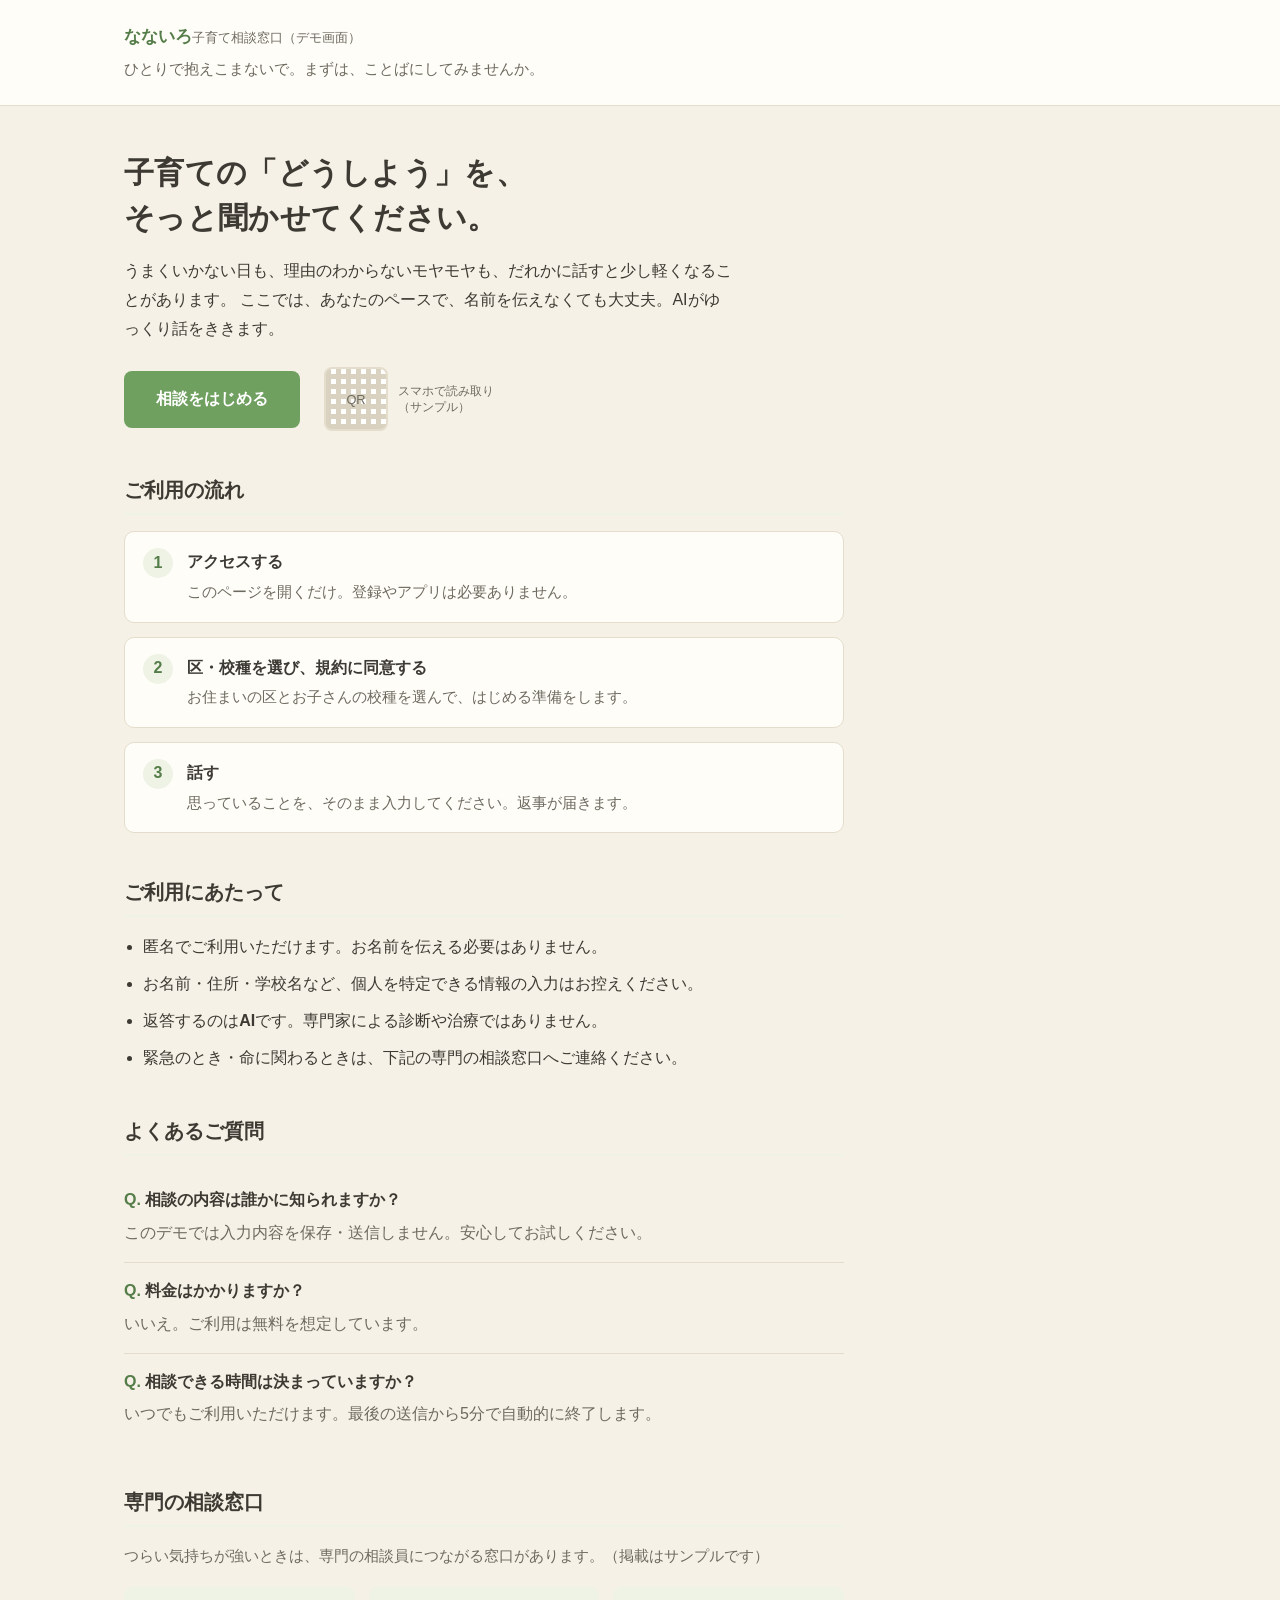
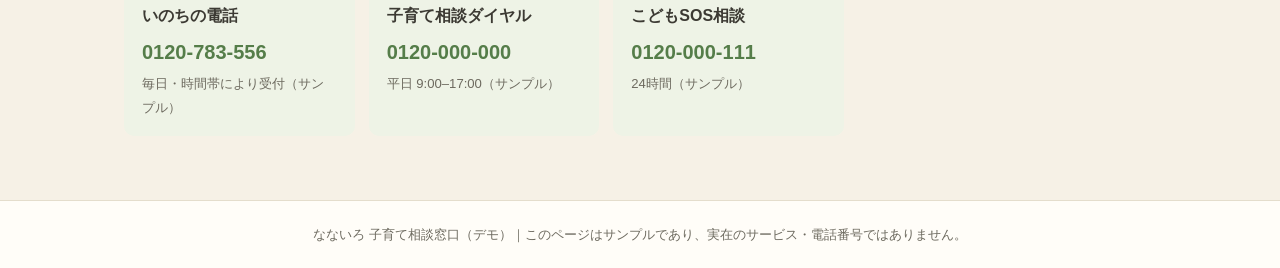
==== index.html @ fff212ea "なないろ 子育て相談窓口 チャット相談デモ - 案内ページ(index)とチャットページ(chat)の2ページ構成 - 区・校種選択→同意→定型返答・緊急ワード検知・5分自動終了 - サイドバー付きチ" ====
<!DOCTYPE html>
<html lang="ja">
<head>
<meta charset="UTF-8">
<meta name="viewport" content="width=device-width, initial-scale=1.0">
<title>なないろ｜AIがそっと話をきく子育て相談窓口（デモ）</title>
<meta name="description" content="子育ての悩みを、匿名でAIに相談できる窓口のデモページです。">
<link rel="stylesheet" href="styles.css">
</head>
<body>

<header class="site-header">
  <div class="wrap header-inner">
    <p class="brand">なないろ<span class="brand-note">子育て相談窓口（デモ画面）</span></p>
    <p class="header-lead">ひとりで抱えこまないで。まずは、ことばにしてみませんか。</p>
  </div>
</header>

<main>
  <!-- ===== A. 案内ホームページ ===== -->
  <div class="wrap">

    <div class="info">

      <section class="intro">
        <h1>子育ての「どうしよう」を、<br>そっと聞かせてください。</h1>
        <p class="intro-text">
          うまくいかない日も、理由のわからないモヤモヤも、だれかに話すと少し軽くなることがあります。
          ここでは、あなたのペースで、名前を伝えなくても大丈夫。AIがゆっくり話をききます。
        </p>
        <div class="start-row">
          <a href="chat.html" class="btn-primary" id="startBtn">相談をはじめる</a>
          <div class="qr">
            <div class="qr-box" aria-hidden="true">
              <span>QR</span>
            </div>
            <p class="qr-cap">スマホで読み取り<br>（サンプル）</p>
          </div>
        </div>
      </section>

      <section class="flow">
        <h2>ご利用の流れ</h2>
        <ol class="flow-list">
          <li>
            <span class="flow-num">1</span>
            <div>
              <p class="flow-title">アクセスする</p>
              <p class="flow-desc">このページを開くだけ。登録やアプリは必要ありません。</p>
            </div>
          </li>
          <li>
            <span class="flow-num">2</span>
            <div>
              <p class="flow-title">区・校種を選び、規約に同意する</p>
              <p class="flow-desc">お住まいの区とお子さんの校種を選んで、はじめる準備をします。</p>
            </div>
          </li>
          <li>
            <span class="flow-num">3</span>
            <div>
              <p class="flow-title">話す</p>
              <p class="flow-desc">思っていることを、そのまま入力してください。返事が届きます。</p>
            </div>
          </li>
        </ol>
      </section>

      <section class="notice">
        <h2>ご利用にあたって</h2>
        <ul class="notice-list">
          <li>匿名でご利用いただけます。お名前を伝える必要はありません。</li>
          <li>お名前・住所・学校名など、個人を特定できる情報の入力はお控えください。</li>
          <li>返答するのは<strong>AI</strong>です。専門家による診断や治療ではありません。</li>
          <li>緊急のとき・命に関わるときは、下記の専門の相談窓口へご連絡ください。</li>
        </ul>
      </section>

      <section class="faq">
        <h2>よくあるご質問</h2>
        <div class="faq-item">
          <p class="faq-q">相談の内容は誰かに知られますか？</p>
          <p class="faq-a">このデモでは入力内容を保存・送信しません。安心してお試しください。</p>
        </div>
        <div class="faq-item">
          <p class="faq-q">料金はかかりますか？</p>
          <p class="faq-a">いいえ。ご利用は無料を想定しています。</p>
        </div>
        <div class="faq-item">
          <p class="faq-q">相談できる時間は決まっていますか？</p>
          <p class="faq-a">いつでもご利用いただけます。最後の送信から5分で自動的に終了します。</p>
        </div>
      </section>

      <section class="hotline">
        <h2>専門の相談窓口</h2>
        <p class="hotline-lead">つらい気持ちが強いときは、専門の相談員につながる窓口があります。（掲載はサンプルです）</p>
        <div class="hotline-list">
          <div class="hotline-card">
            <p class="hotline-name">いのちの電話</p>
            <p class="hotline-num">0120-783-556</p>
            <p class="hotline-time">毎日・時間帯により受付（サンプル）</p>
          </div>
          <div class="hotline-card">
            <p class="hotline-name">子育て相談ダイヤル</p>
            <p class="hotline-num">0120-000-000</p>
            <p class="hotline-time">平日 9:00–17:00（サンプル）</p>
          </div>
          <div class="hotline-card">
            <p class="hotline-name">こどもSOS相談</p>
            <p class="hotline-num">0120-000-111</p>
            <p class="hotline-time">24時間（サンプル）</p>
          </div>
        </div>
      </section>

    </div>

  </div>
</main>

<footer class="site-footer">
  <div class="wrap">
    <p>なないろ 子育て相談窓口（デモ）｜このページはサンプルであり、実在のサービス・電話番号ではありません。</p>
  </div>
</footer>

</body>
</html>
---- styles.css ----
:root{
  --bg:       #f6f1e6;   /* 生成りベージュ */
  --panel:    #fffdf8;   /* ほんのり温かい白 */
  --ink:      #3c3a33;   /* 文字（温かいダークグレー） */
  --ink-soft: #6d6a5f;   /* 補足文字 */
  --line:     #e4ddcc;   /* 罫線 */
  --green:    #6fa060;   /* 若葉グリーン */
  --green-dk: #557d49;   /* 濃い若葉 */
  --green-bg: #eef3e6;   /* 若葉のうすい面 */
  --alert:    #b4442f;   /* 緊急時の色 */
  --alert-bg: #fbe9e4;
}

*{box-sizing:border-box}

html{scroll-behavior:smooth}

body{
  margin:0;
  font-family:"Hiragino Sans","Hiragino Kaku Gothic ProN","Yu Gothic","Meiryo",sans-serif;
  color:var(--ink);
  background:var(--bg);
  line-height:1.8;
  font-size:16px;
  -webkit-font-smoothing:antialiased;
}

.wrap{max-width:1080px;margin:0 auto;padding:0 24px}

h1,h2{line-height:1.5;font-weight:700}

/* ---------- header ---------- */
.site-header{
  background:var(--panel);
  border-bottom:1px solid var(--line);
}
.header-inner{padding:22px 24px}
.brand{
  margin:0;
  font-size:1.05rem;
  font-weight:700;
  color:var(--green-dk);
}
.brand-note{color:var(--ink-soft);font-weight:400;font-size:.82rem}
.header-lead{margin:4px 0 0;color:var(--ink-soft);font-size:.92rem}

/* ---------- info page ---------- */
main > .wrap{padding-top:44px;padding-bottom:64px}
.info{max-width:720px}

/* ---------- info sections ---------- */
.info > section{margin-bottom:44px}
.info > section:last-child{margin-bottom:0}

.info h2{
  font-size:1.25rem;
  margin:0 0 16px;
  padding-bottom:8px;
  border-bottom:2px solid var(--green-bg);
}

.intro h1{
  font-size:1.9rem;
  margin:0 0 16px;
  letter-spacing:.01em;
}
.intro-text{margin:0 0 24px;max-width:38em}

.start-row{
  display:flex;
  align-items:center;
  gap:24px;
  flex-wrap:wrap;
}
.btn-primary{
  display:inline-block;
  background:var(--green);
  color:#fff;
  text-decoration:none;
  font-weight:700;
  padding:14px 32px;
  border-radius:8px;
}
.btn-primary:hover{background:var(--green-dk)}

.qr{display:flex;align-items:center;gap:10px}
.qr-box{
  width:64px;height:64px;
  border:2px solid var(--line);
  border-radius:8px;
  display:grid;place-items:center;
  color:var(--ink-soft);
  font-size:.8rem;
  background:
    repeating-linear-gradient(90deg,#d9d2c1 0 5px,transparent 5px 10px),
    repeating-linear-gradient(0deg,#d9d2c1 0 5px,transparent 5px 10px);
  background-color:#fff;
}
.qr-cap{margin:0;font-size:.75rem;color:var(--ink-soft);line-height:1.4}

/* flow */
.flow-list{list-style:none;margin:0;padding:0;display:grid;gap:14px}
.flow-list li{
  display:flex;gap:14px;align-items:flex-start;
  background:var(--panel);
  border:1px solid var(--line);
  border-radius:10px;
  padding:16px 18px;
}
.flow-num{
  flex:none;
  width:30px;height:30px;
  background:var(--green-bg);
  color:var(--green-dk);
  border-radius:50%;
  display:grid;place-items:center;
  font-weight:700;
}
.flow-title{margin:0 0 2px;font-weight:700}
.flow-desc{margin:0;color:var(--ink-soft);font-size:.92rem}

/* notice */
.notice-list{margin:0;padding-left:1.2em}
.notice-list li{margin-bottom:8px}

/* faq */
.faq-item{
  padding:14px 0;
  border-bottom:1px solid var(--line);
}
.faq-item:last-child{border-bottom:none}
.faq-q{margin:0 0 4px;font-weight:700}
.faq-q::before{content:"Q. ";color:var(--green-dk)}
.faq-a{margin:0;color:var(--ink-soft)}

/* hotline */
.hotline-lead{margin:0 0 16px;color:var(--ink-soft);font-size:.92rem}
.hotline-list{display:grid;grid-template-columns:repeat(auto-fit,minmax(200px,1fr));gap:14px}
.hotline-card{
  background:var(--green-bg);
  border-radius:10px;
  padding:16px 18px;
}
.hotline-name{margin:0;font-weight:700}
.hotline-num{margin:4px 0 2px;font-size:1.25rem;font-weight:700;color:var(--green-dk)}
.hotline-time{margin:0;font-size:.82rem;color:var(--ink-soft)}

/* ==================================================================
   B. チャットページ（サイドバー + 会話UI）
   ================================================================== */
:root{
  --topbar:  #4c4c54;   /* 濃いグレーのヘッダー */
  --side-ico:#cf5b86;   /* サイドバーのアイコン色 */
  --optborder:#8bbf6f;  /* 選択肢ボタンの枠 */
  --startbar:#a9cc8c;   /* 下部の緑バー */
  --chatbg:  #ece7db;   /* チャット背景 */
}

.chat-page{height:100vh;height:100dvh;overflow:hidden}

.app{display:flex;height:100%}

/* ---- サイドバー ---- */
.sidebar{
  flex:none;
  width:300px;
  background:#fff;
  border-right:1px solid var(--line);
  padding:60px 0 24px;
  position:relative;
  transition:margin-left .2s ease;
}
.sidebar-close{
  position:absolute;top:18px;left:22px;
  background:none;border:none;font-size:1.4rem;line-height:1;
  color:var(--ink-soft);cursor:pointer;padding:4px;
}
.side-nav{display:flex;flex-direction:column}
.side-item{
  display:flex;align-items:center;gap:16px;
  padding:15px 30px;
  color:var(--ink);text-decoration:none;font-size:1.02rem;
}
.side-item:hover{background:#faf7f0}
.side-ico{
  width:26px;height:26px;flex:none;
  fill:none;stroke:var(--side-ico);stroke-width:1.7;
  stroke-linecap:round;stroke-linejoin:round;
}
.app.sidebar-hidden .sidebar{margin-left:-300px}

/* ---- チャット列 ---- */
.chat-col{
  flex:1;min-width:0;
  display:flex;flex-direction:column;
  background:var(--chatbg);
}
.chat-topbar{
  flex:none;
  background:var(--topbar);
  color:#fff;
  display:flex;align-items:center;
  padding:20px 24px;
}
.menu-btn{
  display:none;
  background:none;border:none;color:#fff;font-size:1.3rem;cursor:pointer;
  margin-right:12px;padding:0;
}
.app:not(.sidebar-hidden) .menu-btn{visibility:hidden}
.chat-topbar-title{
  margin:0;flex:1;text-align:center;
  font-size:1.3rem;font-weight:700;
}

.chat-scroll{flex:1;min-height:0;overflow-y:auto}
.messages{padding:24px 20px;display:flex;flex-direction:column;gap:18px}

/* ---- 行 ---- */
.row{display:flex;gap:12px;align-items:flex-start}
.row.me{justify-content:flex-end}
.group{display:flex;flex-direction:column;max-width:min(560px,72%)}
.row.me .group{align-items:flex-end}

/* アバター */
.avatar{
  flex:none;width:52px;height:52px;border-radius:50%;
  background:#fdfbf4;border:1px solid #efe7d5;
  display:grid;grid-template-columns:1fr 1fr;place-content:center;
  font-size:.62rem;font-weight:700;line-height:1.1;text-align:center;
  padding:8px;
}
.avatar .a1{color:#e8663f}
.avatar .a2{color:#e6a52e}
.avatar .a3{color:#5aa9c4}
.avatar .a4{color:#6fae5a}

/* 吹き出し */
.bubble{
  position:relative;
  padding:14px 18px;border-radius:14px;
  font-size:1rem;line-height:1.75;white-space:pre-wrap;
}
.bubble.ai{
  background:#fff;color:var(--ink);
  border-top-left-radius:4px;
  box-shadow:0 1px 2px rgba(90,80,55,.06);
}
.bubble.ai::before{
  content:"";position:absolute;left:-7px;top:12px;
  border:6px solid transparent;border-right-color:#fff;
}
.bubble.me{
  background:var(--green);color:#fff;
  border-top-right-radius:4px;
}
.time{font-size:.78rem;color:var(--ink-soft);margin-top:6px}

/* 選択肢ボタン */
.options{display:flex;flex-direction:column;gap:12px;margin-top:14px}
.opt-btn{
  background:#fff;
  border:1.5px solid var(--optborder);
  border-radius:10px;
  padding:14px 18px;
  font:inherit;font-size:1rem;color:var(--ink);
  cursor:pointer;text-align:center;
  min-width:260px;
}
.opt-btn:hover:not(:disabled){background:#f2f7ec}
.opt-btn:disabled{opacity:.45;cursor:default}

/* 緊急アラート */
.bubble.alert{
  background:var(--alert-bg);
  border:1.5px solid var(--alert);
  color:var(--alert);
  border-top-left-radius:4px;
}
.bubble.alert::before{border-right-color:var(--alert-bg)}
.bubble.alert strong{color:var(--alert)}
.bubble.alert .alert-num{font-size:1.2rem;font-weight:700;display:inline-block;margin-top:4px}

/* ---- 下部：開始バー ---- */
.chat-bottom{flex:none}
.start-bar{
  background:var(--startbar);
  padding:18px 24px;
  display:flex;justify-content:center;
}
.start-pill{
  display:flex;align-items:center;justify-content:center;gap:12px;
  width:100%;max-width:760px;
  background:#fff;color:var(--green-dk);
  border:none;border-radius:40px;
  padding:16px;font:inherit;font-size:1.2rem;font-weight:700;
  cursor:pointer;
}
.start-pill:hover{background:#f4faee}
.start-ico{width:24px;height:24px;fill:none;stroke:var(--green-dk);stroke-width:1.7;stroke-linecap:round;stroke-linejoin:round}

/* ---- 下部：入力欄 ---- */
.composer{
  display:flex;gap:10px;
  padding:14px 20px;
  background:#fff;
  border-top:1px solid var(--line);
}
.composer input{
  flex:1;padding:13px 18px;
  border:1px solid var(--line);border-radius:24px;
  font:inherit;font-size:1rem;background:#fff;
}
.composer input:disabled{background:#f0ece1;color:#a8a294}
.composer button{
  flex:none;background:var(--green);color:#fff;border:none;
  padding:0 26px;border-radius:24px;font:inherit;font-weight:700;cursor:pointer;
}
.composer button:disabled{background:#c9c4b6;cursor:not-allowed}
.composer button:not(:disabled):hover{background:var(--green-dk)}

/* ---------- footer（案内ページ） ---------- */
.site-footer{
  background:var(--panel);
  border-top:1px solid var(--line);
  padding:22px 0;
}
.site-footer p{margin:0;font-size:.82rem;color:var(--ink-soft);text-align:center}

/* ---------- responsive ---------- */
@media (max-width:860px){
  main > .wrap{padding-top:32px}
  .intro h1{font-size:1.6rem}

  .menu-btn{display:block}
  .sidebar{
    position:fixed;top:0;left:0;bottom:0;z-index:20;
    box-shadow:2px 0 16px rgba(0,0,0,.15);
  }
  .app.sidebar-hidden .sidebar{margin-left:-300px}
  .app:not(.sidebar-hidden) .menu-btn{visibility:hidden}
  .chat-topbar-title{font-size:1.02rem}
  .group{max-width:80%}
  .opt-btn{min-width:0;width:100%}
}
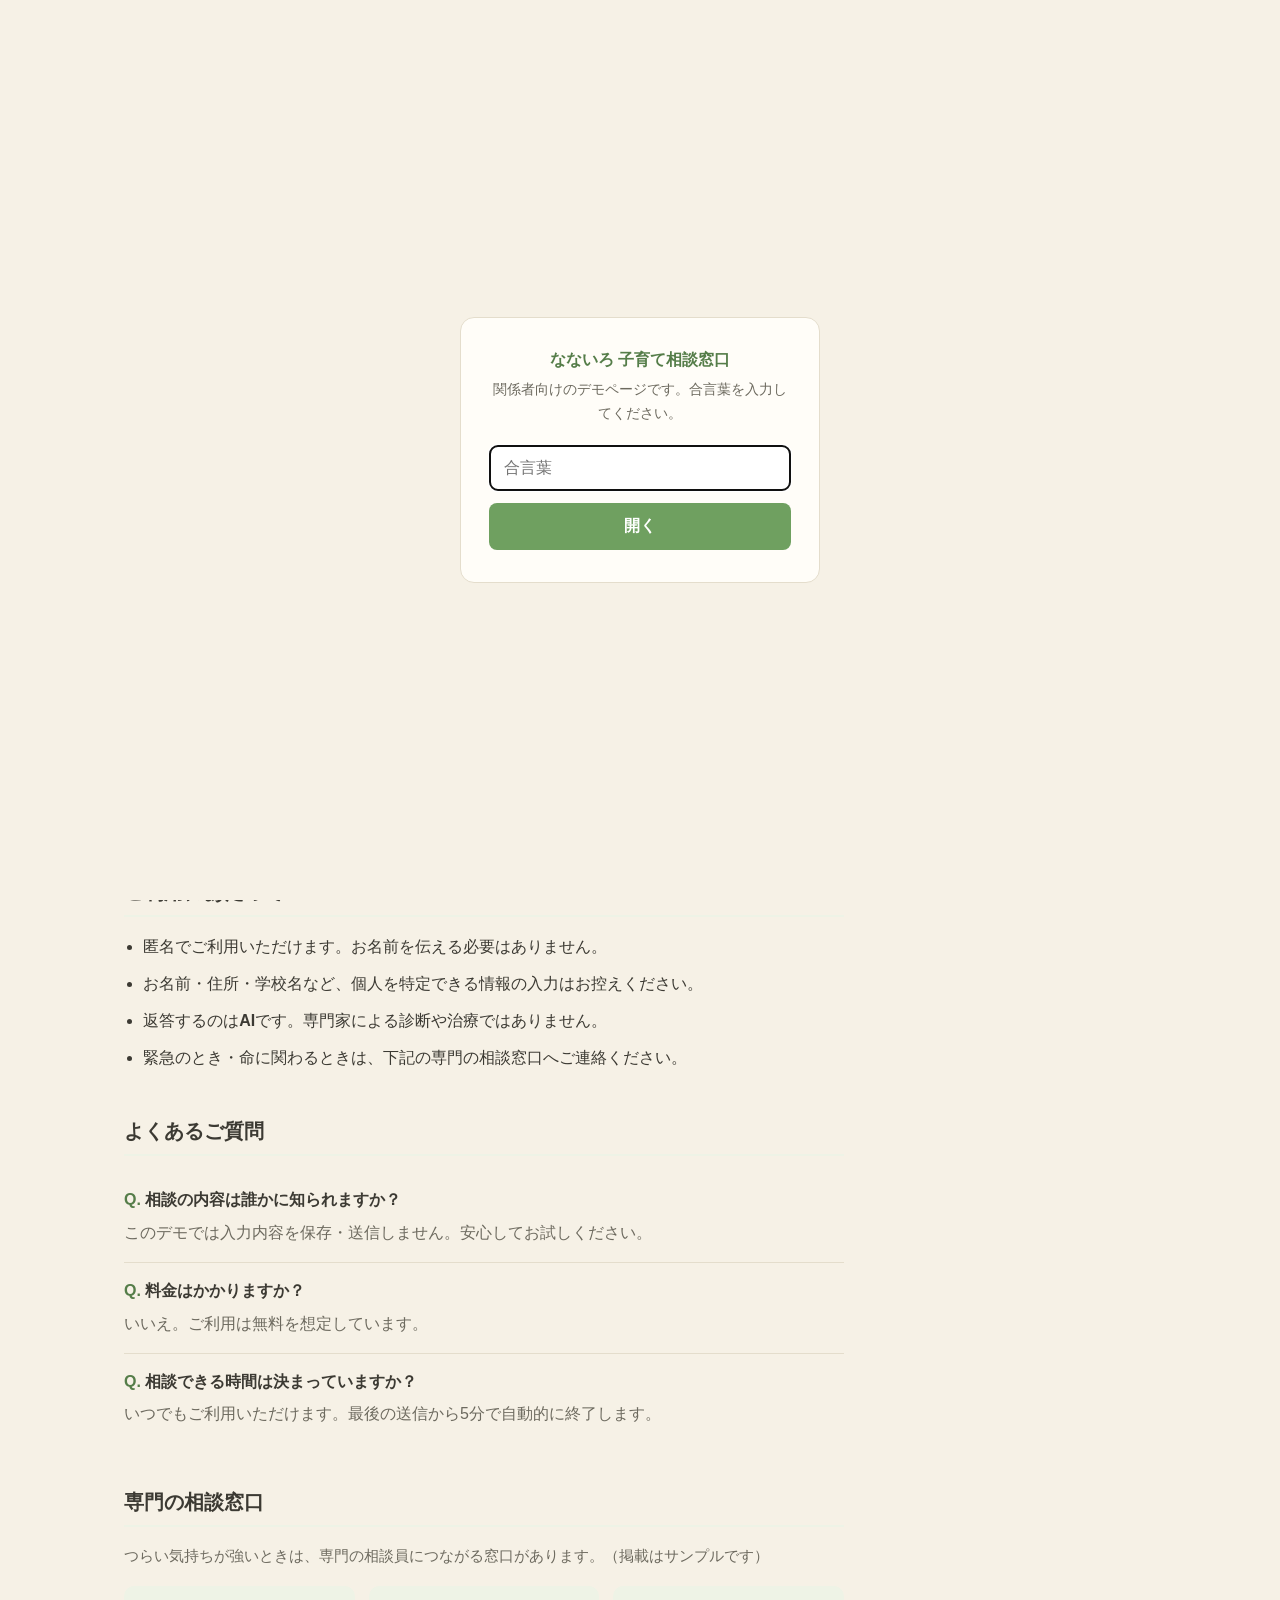
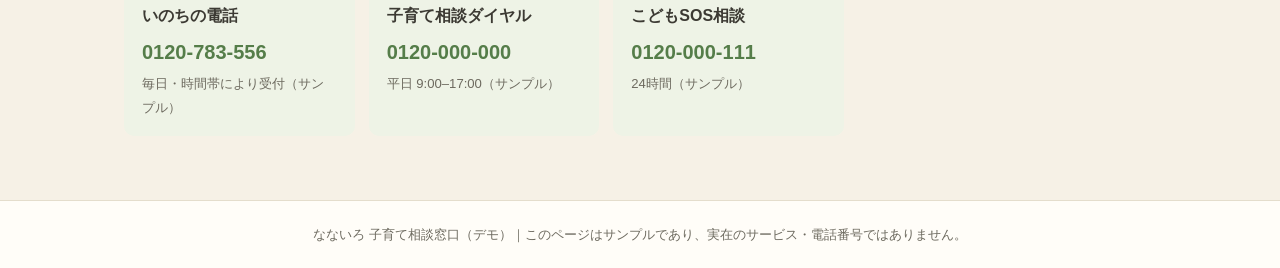
==== commit 0a44fe29: "簡易パスワードゲートを追加（合言葉: test_chat） - gate.js を両ページ先頭で読み込み、未認証時はオーバーレイ表示 - 認証はsessionStorageで当該タブ内のみ保持 - ク" ====
--- a/index.html
+++ b/index.html
@@ -8,6 +8,7 @@
 <link rel="stylesheet" href="styles.css">
 </head>
 <body>
+<script src="gate.js"></script>
 
 <header class="site-header">
   <div class="wrap header-inner">
--- a/styles.css
+++ b/styles.css
@@ -12,6 +12,37 @@
 }
 
 *{box-sizing:border-box}
+
+/* ---------- 簡易パスワードゲート ---------- */
+#gate-overlay{
+  position:fixed;inset:0;z-index:9999;
+  background:#f6f1e6;
+  display:flex;align-items:center;justify-content:center;
+  padding:24px;
+  font-family:"Hiragino Sans","Hiragino Kaku Gothic ProN","Yu Gothic","Meiryo",sans-serif;
+}
+.gate-card{
+  width:100%;max-width:360px;
+  background:#fffdf8;
+  border:1px solid #e4ddcc;
+  border-radius:14px;
+  padding:32px 28px;
+  text-align:center;
+}
+.gate-brand{margin:0 0 6px;font-weight:700;color:#557d49}
+.gate-lead{margin:0 0 20px;font-size:.9rem;color:#6d6a5f;line-height:1.7}
+.gate-input{
+  width:100%;padding:13px 14px;
+  border:1px solid #e4ddcc;border-radius:8px;
+  font:inherit;font-size:1rem;background:#fff;margin-bottom:12px;
+}
+.gate-btn{
+  width:100%;padding:13px;
+  background:#6fa060;color:#fff;border:none;border-radius:8px;
+  font:inherit;font-weight:700;cursor:pointer;
+}
+.gate-btn:hover{background:#557d49}
+.gate-error{margin:12px 0 0;color:#b4442f;font-size:.85rem}
 
 html{scroll-behavior:smooth}
 
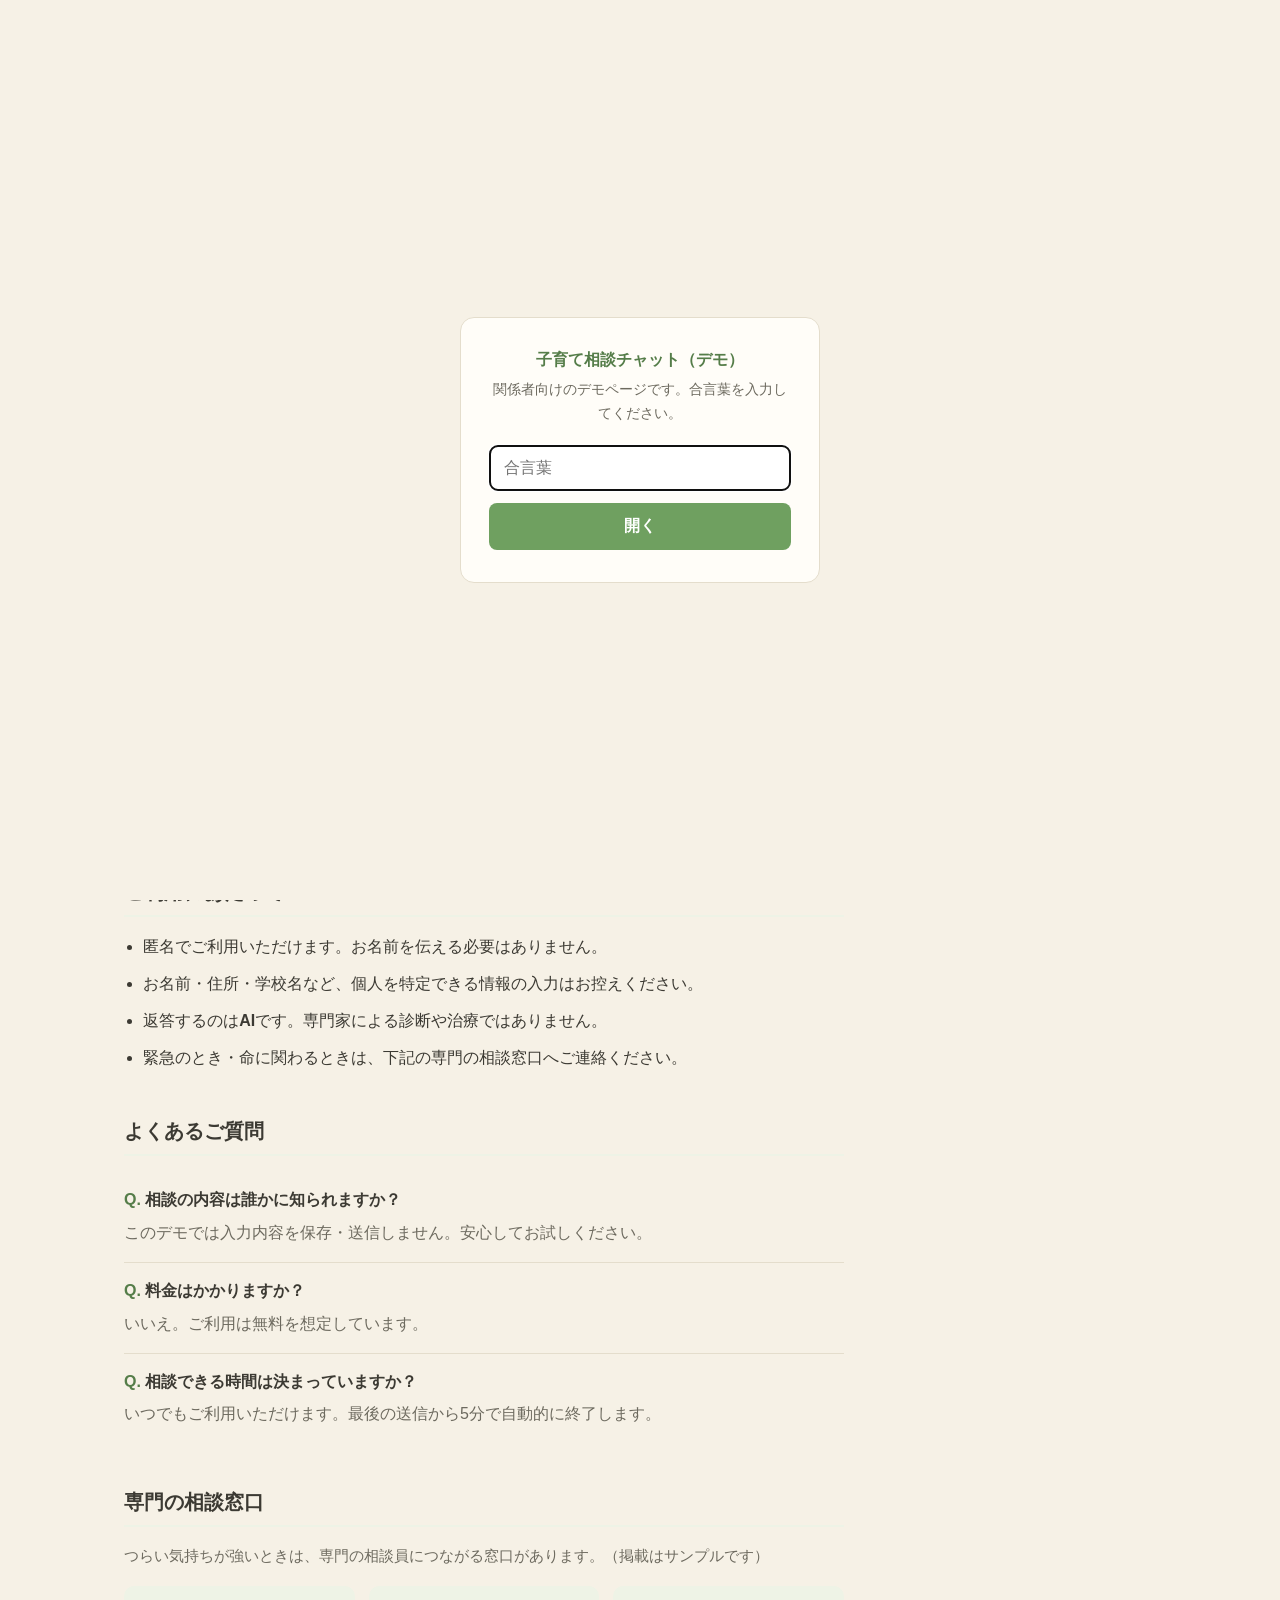
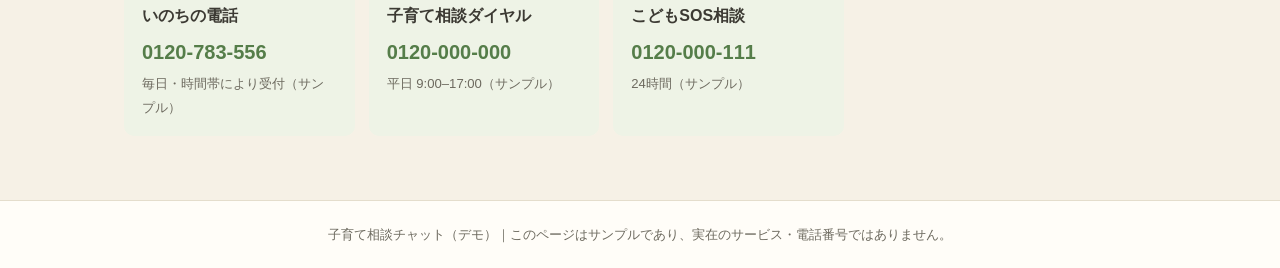
==== commit 5431494c: "サービス名を「子育て相談チャット」に変更 - 「なないろ」ブランドを廃止し、内容が伝わる名称へ統一 - AIアバターを多色文字→シンプルな「AI」表示に変更  Co-Authored-By: Clau" ====
--- a/index.html
+++ b/index.html
@@ -3,7 +3,7 @@
 <head>
 <meta charset="UTF-8">
 <meta name="viewport" content="width=device-width, initial-scale=1.0">
-<title>なないろ｜AIがそっと話をきく子育て相談窓口（デモ）</title>
+<title>子育て相談チャット｜AIがそっと話をきく相談窓口（デモ）</title>
 <meta name="description" content="子育ての悩みを、匿名でAIに相談できる窓口のデモページです。">
 <link rel="stylesheet" href="styles.css">
 </head>
@@ -12,7 +12,7 @@
 
 <header class="site-header">
   <div class="wrap header-inner">
-    <p class="brand">なないろ<span class="brand-note">子育て相談窓口（デモ画面）</span></p>
+    <p class="brand">子育て相談チャット<span class="brand-note">（デモ画面）</span></p>
     <p class="header-lead">ひとりで抱えこまないで。まずは、ことばにしてみませんか。</p>
   </div>
 </header>
@@ -122,7 +122,7 @@
 
 <footer class="site-footer">
   <div class="wrap">
-    <p>なないろ 子育て相談窓口（デモ）｜このページはサンプルであり、実在のサービス・電話番号ではありません。</p>
+    <p>子育て相談チャット（デモ）｜このページはサンプルであり、実在のサービス・電話番号ではありません。</p>
   </div>
 </footer>
 
--- a/styles.css
+++ b/styles.css
@@ -256,15 +256,13 @@
 /* アバター */
 .avatar{
   flex:none;width:52px;height:52px;border-radius:50%;
-  background:#fdfbf4;border:1px solid #efe7d5;
-  display:grid;grid-template-columns:1fr 1fr;place-content:center;
-  font-size:.62rem;font-weight:700;line-height:1.1;text-align:center;
-  padding:8px;
-}
-.avatar .a1{color:#e8663f}
-.avatar .a2{color:#e6a52e}
-.avatar .a3{color:#5aa9c4}
-.avatar .a4{color:#6fae5a}
+  background:var(--green-bg);border:1px solid #d9e5cf;
+  display:grid;place-items:center;
+}
+.avatar .ai-label{
+  font-size:.95rem;font-weight:700;letter-spacing:.02em;
+  color:var(--green-dk);
+}
 
 /* 吹き出し */
 .bubble{
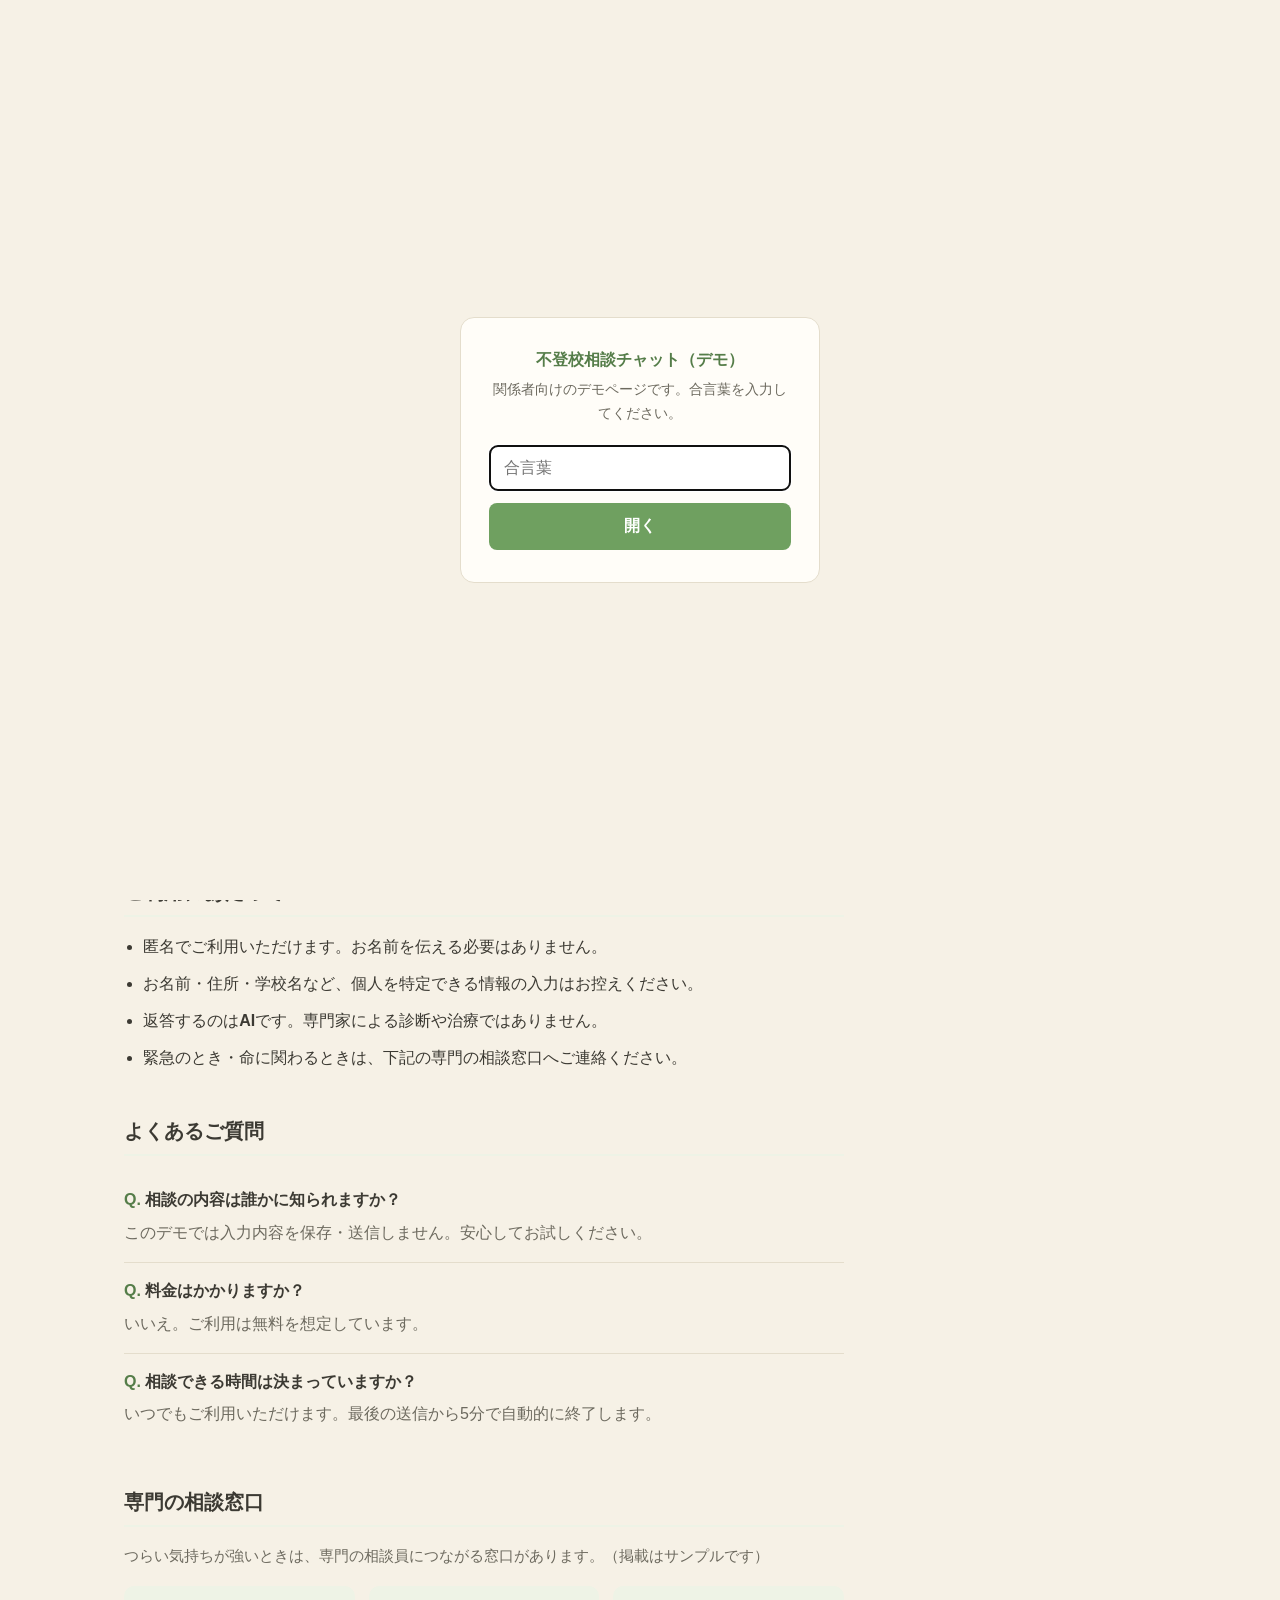
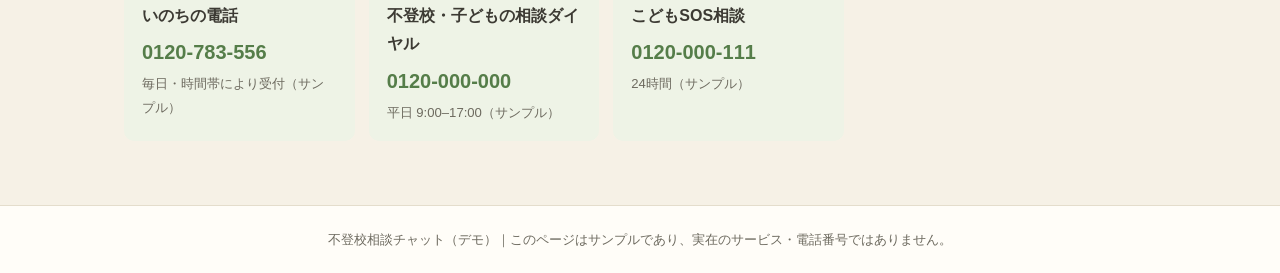
==== commit e67c25b8: "テーマを不登校相談に修正 - サービス名を「不登校相談チャット」に統一 - 導入コピー・窓口名などを不登校の文脈に合わせて修正  Co-Authored-By: Claude Opus 4.8 <no" ====
--- a/index.html
+++ b/index.html
@@ -3,8 +3,8 @@
 <head>
 <meta charset="UTF-8">
 <meta name="viewport" content="width=device-width, initial-scale=1.0">
-<title>子育て相談チャット｜AIがそっと話をきく相談窓口（デモ）</title>
-<meta name="description" content="子育ての悩みを、匿名でAIに相談できる窓口のデモページです。">
+<title>不登校相談チャット｜AIがそっと話をきく相談窓口（デモ）</title>
+<meta name="description" content="不登校の悩みを、匿名でAIに相談できる窓口のデモページです。">
 <link rel="stylesheet" href="styles.css">
 </head>
 <body>
@@ -12,7 +12,7 @@
 
 <header class="site-header">
   <div class="wrap header-inner">
-    <p class="brand">子育て相談チャット<span class="brand-note">（デモ画面）</span></p>
+    <p class="brand">不登校相談チャット<span class="brand-note">（デモ画面）</span></p>
     <p class="header-lead">ひとりで抱えこまないで。まずは、ことばにしてみませんか。</p>
   </div>
 </header>
@@ -24,9 +24,9 @@
     <div class="info">
 
       <section class="intro">
-        <h1>子育ての「どうしよう」を、<br>そっと聞かせてください。</h1>
+        <h1>学校に行けない、そのつらさを<br>そっと聞かせてください。</h1>
         <p class="intro-text">
-          うまくいかない日も、理由のわからないモヤモヤも、だれかに話すと少し軽くなることがあります。
+          お子さんが学校に行きづらいとき、理由のわからない不安や焦りを、だれかに話すと少し軽くなることがあります。
           ここでは、あなたのペースで、名前を伝えなくても大丈夫。AIがゆっくり話をききます。
         </p>
         <div class="start-row">
@@ -103,7 +103,7 @@
             <p class="hotline-time">毎日・時間帯により受付（サンプル）</p>
           </div>
           <div class="hotline-card">
-            <p class="hotline-name">子育て相談ダイヤル</p>
+            <p class="hotline-name">不登校・子どもの相談ダイヤル</p>
             <p class="hotline-num">0120-000-000</p>
             <p class="hotline-time">平日 9:00–17:00（サンプル）</p>
           </div>
@@ -122,7 +122,7 @@
 
 <footer class="site-footer">
   <div class="wrap">
-    <p>子育て相談チャット（デモ）｜このページはサンプルであり、実在のサービス・電話番号ではありません。</p>
+    <p>不登校相談チャット（デモ）｜このページはサンプルであり、実在のサービス・電話番号ではありません。</p>
   </div>
 </footer>
 
